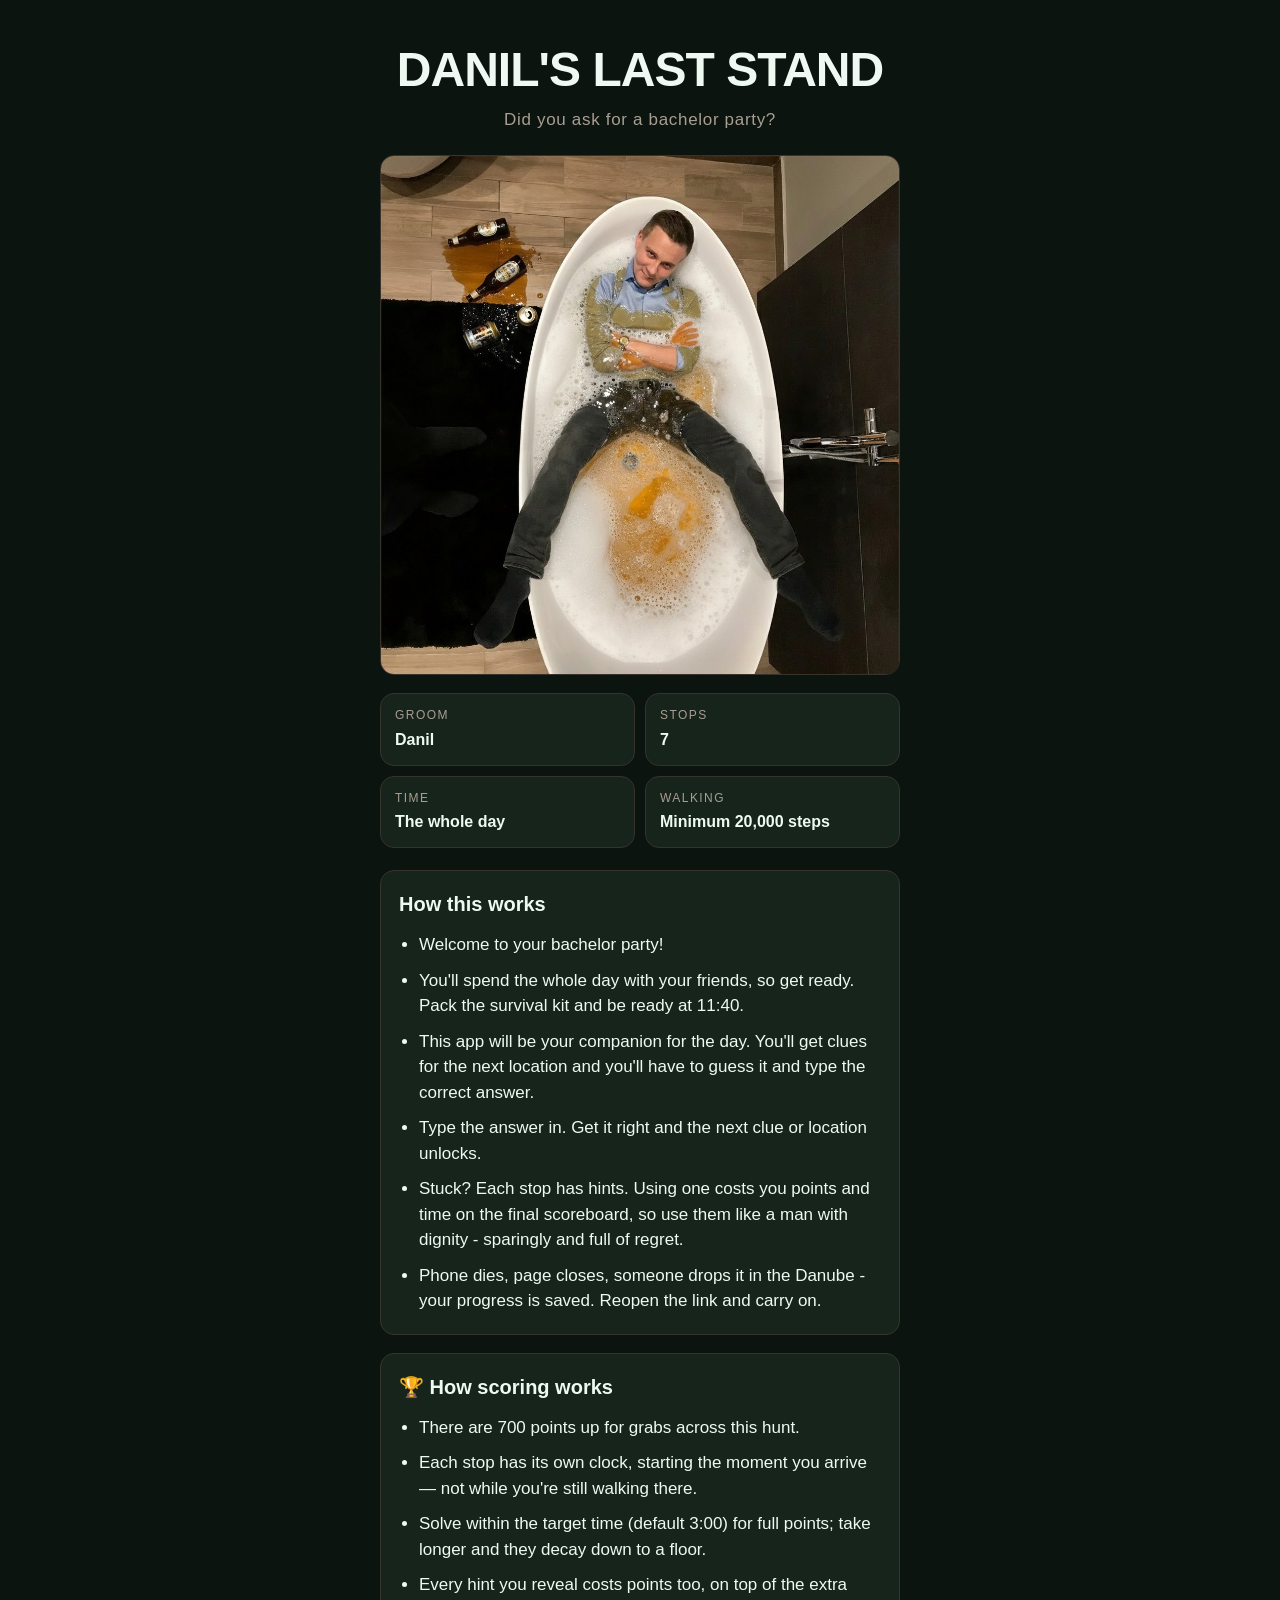
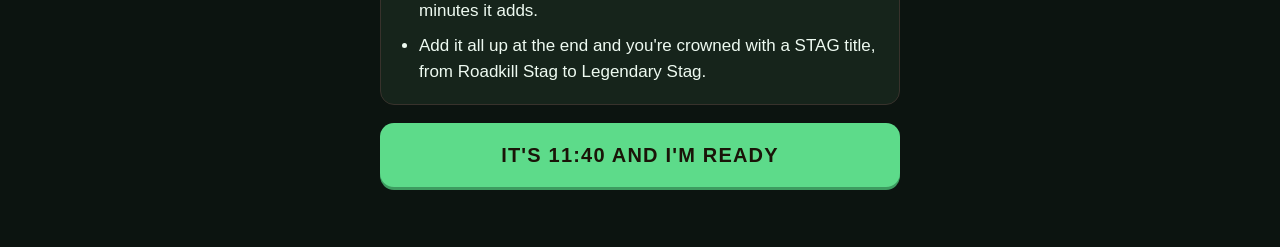
==== index.html @ 2d40075d "Add a "picker" task type — choose-your-path branching New stop type: players tap one of several labe" ====
<!DOCTYPE html>
<html lang="en">
<head>
<meta charset="utf-8">
<meta name="viewport" content="width=device-width, initial-scale=1, viewport-fit=cover, maximum-scale=5">
<meta name="theme-color" content="#12100e">
<meta name="apple-mobile-web-app-capable" content="yes">
<meta name="apple-mobile-web-app-status-bar-style" content="black-translucent">
<meta name="description" content="A scavenger hunt through central Budapest.">
<title>Danil's Last Stand — Budapest</title>
<link rel="stylesheet" href="styles.css">
<link rel="icon" href="data:image/svg+xml,<svg xmlns='http://www.w3.org/2000/svg' viewBox='0 0 100 100'><text y='.9em' font-size='90'>🍺</text></svg>">
</head>
<body>

<!-- Shown only when opened as index.html?preview=1 from the editor. -->
<div class="preview-banner" id="previewBanner" hidden>
  👁 PREVIEW — showing unsaved editor draft. Progress here is kept separate from the real game.
</div>

<!-- ══════════════════════════════════════════════════════════════════════
     HEADER — progress. Hidden on the start screen.

     The overall wall-clock timer still runs (app.js keeps computing it for
     the finish screen's "on the clock" stat and penalty maths) — it's just
     not shown up here any more now that each stop has its own visible timer
     on the puzzle screen. #hudTimer is kept in the DOM (rather than deleted)
     so paintTimer() has somewhere harmless to write; `hidden` is enough.
     ══════════════════════════════════════════════════════════════════ -->
<header id="hud" class="hud" hidden>
  <div class="hud-row">
    <div class="hud-progress" id="hudProgress">Stop 1 of 9</div>
    <div class="hud-right">
      <div class="hud-timer" id="hudTimer" aria-live="off" hidden>0:00</div>
      <button class="hud-reset" id="btnHudReset" type="button" title="Start over" aria-label="Start over">⟲</button>
    </div>
  </div>
  <div class="hud-bar"><div class="hud-bar-fill" id="hudBarFill"></div></div>
</header>

<main id="main">

  <!-- ════════════════════════════════════════════════════════════════
       SCREEN: START
       ═════════════════════════════════════════════════════════════ -->
  <section class="screen" id="screen-start">
    <div class="hero">
      <div class="hero-kicker" id="startKicker">Budapest · District V → VII</div>
      <h1 class="hero-title" id="startTitle">DANIL'S LAST STAND</h1>
      <div class="hero-sub" id="startSubtitle">A Budapest Scavenger Hunt</div>
    </div>

    <figure class="stop-figure" id="startFigure" hidden>
      <img id="startImage" alt="">
      <figcaption id="startCaption"></figcaption>
    </figure>

    <div class="facts">
      <div class="fact"><span class="fact-label">Groom</span><span class="fact-value" id="factGroom">—</span></div>
      <div class="fact"><span class="fact-label">Stops</span><span class="fact-value" id="factStops">—</span></div>
      <div class="fact"><span class="fact-label">Time</span><span class="fact-value" id="factDuration">—</span></div>
      <div class="fact"><span class="fact-label">Walking</span><span class="fact-value" id="factDistance">—</span></div>
    </div>

    <div class="card">
      <h2 class="card-title" id="howToTitle">How this works</h2>
      <ul class="howto" id="howToList"></ul>
      <p class="hint-cost-note" id="hintCostNote"></p>
    </div>

    <!-- The points/STAG system, kept separate from the core-loop card above.
         Set config.labels.scoringExplainerTitle to "" to hide this entirely. -->
    <div class="card" id="scoringExplainerCard">
      <h2 class="card-title" id="scoringExplainerTitle">🏆 How scoring works</h2>
      <ul class="howto" id="scoringExplainerList"></ul>
    </div>

    <button class="btn btn-primary btn-huge" id="btnStart">START THE HUNT</button>
    <p class="footnote" id="startFootnote"></p>
  </section>

  <!-- ════════════════════════════════════════════════════════════════
       SCREEN: TRAVEL CLUE
       ═════════════════════════════════════════════════════════════ -->
  <section class="screen" id="screen-travel" hidden>
    <div class="stop-head">
      <div class="stop-num" id="travelStopNum">STOP 1</div>
      <div class="stop-teaser" id="travelTeaser"></div>
    </div>
    <div class="card card-clue">
      <div class="card-eyebrow" id="travelEyebrow">🧭 Travel clue</div>
      <div class="prose" id="travelClue"></div>
    </div>
    <figure class="stop-figure" id="travelFigure" hidden>
      <img id="travelImage" alt="Photo for this clue">
      <figcaption id="travelCaption"></figcaption>
    </figure>
    <button class="btn btn-primary btn-huge" id="btnArrived">WE'RE HERE →</button>
    <p class="footnote" id="travelFootnote"></p>
  </section>

  <!-- ════════════════════════════════════════════════════════════════
       SCREEN: PUZZLE + ANSWER
       ═════════════════════════════════════════════════════════════ -->
  <section class="screen" id="screen-puzzle" hidden>
    <div class="stop-head">
      <div class="stop-num" id="puzzleStopNum">STOP 1</div>
      <div class="stop-teaser" id="puzzleName"></div>
    </div>

    <p class="arrival-note" id="arrivalNote"></p>

    <!-- This stop's own clock (left) and a live points readout (right).
         Each has its own visibility rule — shouldShowTimer() vs
         isScoredStop() — since a stop can have either without the other. -->
    <div class="task-timer-row">
      <div class="task-timer" id="taskTimer" hidden>
        <span id="taskTimerValue">0:00</span>
        <span class="task-timer-target" id="taskTimerTarget"></span>
      </div>
      <div class="task-points" id="taskPoints" hidden></div>
    </div>

    <div class="badge badge-warn" id="placeholderBadge" hidden></div>

    <div class="card">
      <div class="card-eyebrow" id="puzzleEyebrow">🧩 The puzzle</div>
      <div class="prose" id="puzzleText"></div>
    </div>

    <figure class="stop-figure" id="puzzleFigure" hidden>
      <img id="puzzleImage" alt="Photo for this puzzle">
      <figcaption id="puzzleCaption"></figcaption>
    </figure>

    <!-- Optional "take a photo" control — see wantsPhotoCapture() in app.js.
         On by default for "dare" stops, off otherwise, either way overridable
         per stop. Purely local: the shot is saved to the phone's camera roll
         by the OS as normal, and a small copy is kept in this browser only
         (never uploaded) so the group can see it again before finishing. -->
    <div class="photo-capture" id="photoCapture" hidden>
      <div class="answer-label" id="photoCaptureLabel">📸 Photo proof</div>
      <div class="photo-capture-box" id="photoCaptureEmpty">
        <button class="btn btn-ghost btn-photo" id="btnTakePhoto" type="button">📸 Take a photo</button>
      </div>
      <figure class="photo-capture-preview" id="photoCapturePreview" hidden>
        <img id="photoCaptureImg" alt="Photo taken for this stop">
        <!-- The ONLY way to get this into the iOS Photos app. A photo taken
             through <input type=file capture> is handed to the page and then
             dropped by Safari — it is never written to the camera roll on its
             own, and no web API can do that silently. navigator.share() opens
             the native share sheet, where "Save Image" files it into Photos. -->
        <button class="btn btn-primary btn-small" id="btnSavePhoto" type="button">⬇️ Save to my Photos</button>
        <button class="btn btn-ghost btn-small" id="btnRetakePhoto" type="button">↺ Retake</button>
      </figure>
      <!-- Second, permission-free route to attaching a photo: a plain file
           input with no `capture` attribute, which iOS/Android hand off to
           their ordinary photo picker. Useful if the group would rather
           shoot in the real Camera app (which DOES save to the camera roll)
           and then attach it here. -->
      <button class="btn btn-ghost btn-small btn-photo-fallback" id="btnPickPhoto" type="button">
        Or choose one from your photos
      </button>
      <input type="file" id="photoCaptureInput" class="file-input-hidden" accept="image/*" capture="environment">
      <input type="file" id="photoPickInput" class="file-input-hidden" accept="image/*">
      <p class="footnote" id="photoCaptureNote"></p>
    </div>

    <!-- ONE of the three below is shown, depending on the stop's `type`. -->

    <!-- type: "text" -->
    <form id="answerForm" autocomplete="off" hidden>
      <label class="answer-label" for="answerInput" id="answerLabel">Your answer</label>
      <input
        class="answer-input"
        id="answerInput"
        type="text"
        inputmode="text"
        autocapitalize="off"
        autocorrect="off"
        spellcheck="false"
        enterkeyhint="go"
        placeholder="Type it here…">
      <button class="btn btn-primary btn-huge" type="submit" id="btnSubmit">SUBMIT</button>
    </form>

    <!-- type: "choice" -->
    <div id="choiceZone" class="choice-zone" hidden>
      <div class="answer-label" id="choiceLabel">Pick one</div>
      <div id="choiceButtons"></div>
    </div>

    <!-- type: "dare" / "info" — nothing to answer, just confirm and move on -->
    <button class="btn btn-primary btn-huge" id="btnConfirmDone" hidden></button>

    <!-- type: "picker" — tap one option to jump straight to that stop by id;
         no answer to get right, no hints, nothing else to skip. -->
    <div id="pickerZone" class="picker-zone" hidden>
      <div class="answer-label" id="pickerLabel">Choose one</div>
      <div id="pickerButtons"></div>
    </div>

    <!-- Explains why the proceed control above is greyed out, when a stop
         requires photo proof and none has been attached yet. -->
    <p class="photo-gate-note" id="photoGateNote" hidden></p>

    <p class="feedback" id="feedback" role="status" aria-live="polite"></p>

    <label class="answer-label" id="hintZoneLabel" hidden>Hints</label>
    <div id="hintZone" class="hint-zone"></div>

    <button class="btn btn-danger-ghost" id="btnSkip" hidden></button>

    <button class="btn btn-ghost btn-small" id="btnBackToClue">← re-read the travel clue</button>
  </section>

  <!-- ════════════════════════════════════════════════════════════════
       SCREEN: SOLVED (interstitial)
       ═════════════════════════════════════════════════════════════ -->
  <section class="screen screen-center" id="screen-solved" hidden>
    <div class="big-tick" id="solvedTick">✅</div>
    <h2 class="solved-title" id="solvedTitle">Correct.</h2>
    <div class="points-badge" id="solvedPoints" hidden></div>
    <div class="card card-success" id="solvedCard">
      <div class="prose" id="solvedMessage"></div>
    </div>
    <figure class="stop-figure" id="successFigure" hidden>
      <img id="successImage" alt="">
      <figcaption id="successCaption"></figcaption>
    </figure>
    <button class="btn btn-primary btn-huge" id="btnNext">NEXT CLUE →</button>
  </section>

  <!-- ════════════════════════════════════════════════════════════════
       SCREEN: FINAL SELFIE
       Appears once, after the last stop, before the finish screen — only
       when config.finalSelfie is set up (see isFinalSelfieEnabled in
       app.js). Deliberately NOT a stop: no travel clue, no timer, no
       scoring, not counted in "Stop N of M". Reuses the same photo
       pipeline as a stop's photo-capture block (downscalePhoto/photos/
       saveToPhotos), just under its own element ids and its own reserved
       photos[] key ("__finalSelfie") so it can never collide with a real
       stop id. See paintSelfieScreen() / goSelfie() in app.js.
       ═════════════════════════════════════════════════════════════ -->
  <section class="screen screen-center" id="screen-selfie" hidden>
    <div class="big-tick">🤳</div>
    <h2 class="solved-title" id="selfieTitle">One last thing</h2>
    <div class="card">
      <div class="prose" id="selfiePrompt"></div>
    </div>

    <div class="photo-capture" id="selfiePhotoCapture">
      <div class="answer-label" id="selfiePhotoCaptureLabel">📸 Group selfie</div>
      <div class="photo-capture-box" id="selfiePhotoCaptureEmpty">
        <button class="btn btn-ghost btn-photo" id="btnTakeSelfie" type="button">📸 Take a photo</button>
      </div>
      <figure class="photo-capture-preview" id="selfiePhotoCapturePreview" hidden>
        <img id="selfiePhotoCaptureImg" alt="The group's final selfie">
        <button class="btn btn-primary btn-small" id="btnSaveSelfie" type="button">⬇️ Save to my Photos</button>
        <button class="btn btn-ghost btn-small" id="btnRetakeSelfie" type="button">↺ Retake</button>
      </figure>
      <button class="btn btn-ghost btn-small btn-photo-fallback" id="btnPickSelfie" type="button">
        Or choose one from your photos
      </button>
      <input type="file" id="selfiePhotoCaptureInput" class="file-input-hidden" accept="image/*" capture="environment">
      <input type="file" id="selfiePhotoPickInput" class="file-input-hidden" accept="image/*">
      <p class="footnote" id="selfiePhotoCaptureNote"></p>
    </div>

    <p class="photo-gate-note" id="selfieGateNote" hidden></p>

    <button class="btn btn-primary btn-huge" id="btnSelfieContinue">CONTINUE TO RESULTS →</button>
  </section>

  <!-- ════════════════════════════════════════════════════════════════
       SCREEN: FINISH
       ═════════════════════════════════════════════════════════════ -->
  <section class="screen" id="screen-finish" hidden>
    <div class="hero hero-finish">
      <div class="hero-kicker" id="finishKicker">🇭🇺 · Done · 🇭🇺</div>
      <h1 class="hero-title" id="finishTitle">HUNT COMPLETE 🏆</h1>
    </div>

    <figure class="stop-figure" id="finishFigure" hidden>
      <img id="finishImage" alt="">
      <figcaption id="finishCaption"></figcaption>
    </figure>

    <!-- Only shown when config.scoring is set up — see admin.html → Scoring. -->
    <div class="stag-card" id="stagCard" hidden>
      <div class="stag-kicker" id="stagKicker">🦌 STAG SCORE</div>
      <div class="stag-level" id="stagLevelName"></div>
      <div class="stag-points" id="stagPointsValue"></div>
      <div class="stag-bar"><div class="stag-bar-fill" id="stagBarFill"></div></div>
      <p class="stag-blurb" id="stagBlurb"></p>
    </div>

    <!-- The final selfie, paired with the earliest photo taken during the
         hunt. Only shown when a final selfie was actually taken; pairs with
         the first stop (in play order) that has a photo, or stands alone if
         no earlier photo exists. See paintThenNow() in app.js. -->
    <div class="then-now-card" id="thenNowCard" hidden>
      <div class="card-eyebrow" id="thenNowTitle">🤳 Then &amp; Now</div>
      <div class="then-now-grid" id="thenNowGrid"></div>
    </div>

    <div class="scoreboard">
      <div class="score score-hero">
        <span class="score-label">Final time</span>
        <span class="score-value" id="scoreFinal">—</span>
      </div>
      <div class="score-grid">
        <div class="score"><span class="score-label">On the clock</span><span class="score-value" id="scoreRaw">—</span></div>
        <div class="score"><span class="score-label">Penalties</span><span class="score-value" id="scorePenalty">—</span></div>
        <div class="score"><span class="score-label">Stops solved</span><span class="score-value" id="scoreStops">—</span></div>
        <div class="score"><span class="score-label">Hints burned</span><span class="score-value" id="scoreHints">—</span></div>
        <div class="score"><span class="score-label">Wrong guesses</span><span class="score-value" id="scoreWrong">—</span></div>
        <div class="score"><span class="score-label">Stops skipped</span><span class="score-value" id="scoreSkipped">—</span></div>
      </div>
    </div>

    <div class="card">
      <div class="prose" id="finishBlurb"></div>
    </div>

    <details class="recap">
      <summary id="recapSummary">The full route, in case anyone wants to argue about it</summary>
      <ol class="recap-list" id="recapList"></ol>
    </details>

    <button class="btn btn-ghost btn-small" id="btnReset">Reset the hunt (start over)</button>
  </section>

</main>

<!-- Tap any photo to blow it up (useful for spot-the-difference puzzles). -->
<div class="lightbox" id="lightbox" hidden>
  <img id="lightboxImage" alt="">
  <button class="lightbox-close" id="lightboxClose" type="button" aria-label="Close">✕</button>
</div>

<script src="content.js"></script>
<script src="app.js"></script>
</body>
</html>
---- styles.css ----
/* ============================================================================
 * styles.css — mobile-first, high contrast, outdoor-legible.
 *
 * Design targets:
 *  - readable in bright daylight AND at 1am in a dark ruin bar
 *  - every tap target >= 56px tall
 *  - base body text 18px, puzzle text 19px (bigger than typical web)
 *  - inputs at 17px+ so iOS Safari doesn't zoom the page on focus
 *  - portrait first; landscape just centres a max-width column
 * ========================================================================== */

:root {
  --bg:        #12100e;
  --bg-raised: #1d1a17;
  --bg-input:  #26221e;
  --line:      #38322c;

  --text:      #f6f1e8;
  --text-dim:  #a89e91;

  --gold:      #f0b323;   /* primary action */
  --gold-dark: #b8851a;
  --green:     #4ec36f;
  --red:       #ff6b5e;
  --amber:     #ffb547;

  --radius: 14px;
  --tap: 58px;

  --pad-x: 20px;
}

* { box-sizing: border-box; }

/* The app hides screens and conditional buttons with the `hidden` attribute.
 * Several of those elements also carry classes that set `display` (.btn is
 * display:block), which beats the UA stylesheet's `[hidden] { display:none }`.
 * This rule makes `hidden` actually mean hidden. Don't remove it. */
[hidden] { display: none !important; }

html, body {
  margin: 0;
  padding: 0;
  background: var(--bg);
  color: var(--text);
  -webkit-text-size-adjust: 100%;
  overscroll-behavior-y: contain;
}

body {
  font-family: -apple-system, BlinkMacSystemFont, "Segoe UI", Roboto,
               "Helvetica Neue", Arial, sans-serif;
  font-size: 18px;
  line-height: 1.55;
  min-height: 100dvh;
}

/* Kill the iOS tap-highlight flash, we do our own :active states */
button, input { -webkit-tap-highlight-color: transparent; }

/* ─────────────────────────────────────────────────────────────── layout ── */

#main {
  max-width: 560px;
  margin: 0 auto;
  padding: 20px var(--pad-x) calc(48px + env(safe-area-inset-bottom));
}

.screen { animation: fade .22s ease-out; }
.screen-center { text-align: center; }

@keyframes fade { from { opacity: 0; transform: translateY(6px); } to { opacity: 1; transform: none; } }

/* ──────────────────────────────────────────────────────────────── HUD ── */

.hud {
  position: sticky;
  top: 0;
  z-index: 20;
  background: rgba(18,16,14,.94);
  backdrop-filter: blur(10px);
  -webkit-backdrop-filter: blur(10px);
  border-bottom: 1px solid var(--line);
  padding-top: env(safe-area-inset-top);
}

.hud-row {
  max-width: 560px;
  margin: 0 auto;
  padding: 12px var(--pad-x) 10px;
  display: flex;
  align-items: baseline;
  justify-content: space-between;
  gap: 12px;
}

.hud-progress {
  font-size: 15px;
  font-weight: 700;
  letter-spacing: .06em;
  text-transform: uppercase;
  color: var(--text-dim);
}

.hud-right { display: flex; align-items: center; gap: 10px; }

.hud-timer {
  font-size: 22px;
  font-weight: 800;
  font-variant-numeric: tabular-nums;
  letter-spacing: .02em;
  color: var(--gold);
}

/* Deliberately small and unlabelled — it's an escape hatch, not a feature. */
.hud-reset {
  width: 34px;
  height: 34px;
  border-radius: 50%;
  border: 1px solid var(--line);
  background: transparent;
  color: var(--text-dim);
  font-size: 17px;
  line-height: 1;
  padding: 0;
  cursor: pointer;
}
.hud-reset:active { background: var(--bg-raised); }

.hud-bar { height: 3px; background: var(--line); }
.hud-bar-fill {
  height: 100%;
  width: 0%;
  background: var(--gold);
  transition: width .35s ease;
}

/* ───────────────────────────────────────────────────────────────── hero ── */

.hero { text-align: center; padding: 26px 0 22px; }
.hero-finish { padding-top: 12px; }

.hero-kicker {
  font-size: 13px;
  font-weight: 700;
  letter-spacing: .18em;
  text-transform: uppercase;
  color: var(--gold);
  margin-bottom: 14px;
}

.hero-title {
  margin: 0;
  font-size: clamp(34px, 11vw, 48px);
  line-height: 1.02;
  font-weight: 900;
  letter-spacing: -.02em;
  text-wrap: balance;
}

.hero-sub {
  margin-top: 12px;
  font-size: 17px;
  color: var(--text-dim);
  letter-spacing: .04em;
}

/* ──────────────────────────────────────────────────────────────── facts ── */

.facts {
  display: grid;
  grid-template-columns: 1fr 1fr;
  gap: 10px;
  margin: 6px 0 22px;
}

.fact {
  background: var(--bg-raised);
  border: 1px solid var(--line);
  border-radius: var(--radius);
  padding: 12px 14px;
  display: flex;
  flex-direction: column;
  gap: 3px;
}

.fact-label {
  font-size: 12px;
  letter-spacing: .12em;
  text-transform: uppercase;
  color: var(--text-dim);
}

.fact-value { font-size: 16px; font-weight: 700; }

/* ───────────────────────────────────────────────────────────────── card ── */

.card {
  background: var(--bg-raised);
  border: 1px solid var(--line);
  border-radius: var(--radius);
  padding: 18px 18px 20px;
  margin-bottom: 18px;
}

.card-clue  { border-color: #4a3f2c; background: #1f1a12; }
.card-success { border-color: #2f4d38; background: #16251b; }

.card-eyebrow {
  font-size: 12px;
  font-weight: 800;
  letter-spacing: .16em;
  text-transform: uppercase;
  color: var(--gold);
  margin-bottom: 12px;
}

.card-title { margin: 0 0 12px; font-size: 20px; font-weight: 800; }

/* Puzzle / clue body text — deliberately large. */
.prose {
  font-size: 19px;
  line-height: 1.6;
  white-space: pre-wrap;   /* keeps the \n\n paragraph breaks from content.js */
  word-break: break-word;
}

.prose + .prose { margin-top: 14px; }

.howto {
  margin: 0;
  padding-left: 20px;
  font-size: 17px;
  line-height: 1.5;
}
.howto li { margin-bottom: 10px; }
.howto li:last-child { margin-bottom: 0; }

.hint-cost-note {
  margin: 14px 0 0;
  padding-top: 14px;
  border-top: 1px solid var(--line);
  font-size: 15px;
  color: var(--text-dim);
}

/* ───────────────────────────────────────────────────────── stop photos ── */

.stop-figure {
  margin: 0 0 18px;
  padding: 0;
}

.stop-figure img {
  display: block;
  width: 100%;
  height: auto;
  max-height: 60vh;
  object-fit: contain;
  border-radius: var(--radius);
  border: 1px solid var(--line);
  background: #000;
  cursor: zoom-in;
}

.stop-figure figcaption {
  margin-top: 8px;
  font-size: 15px;
  color: var(--text-dim);
  text-align: center;
  font-style: italic;
}

.lightbox {
  position: fixed;
  inset: 0;
  z-index: 100;
  background: rgba(0,0,0,.95);
  display: flex;
  align-items: center;
  justify-content: center;
  padding: 12px;
}
.lightbox img {
  max-width: 100%;
  max-height: 100%;
  object-fit: contain;
}
.lightbox-close {
  position: absolute;
  top: calc(12px + env(safe-area-inset-top));
  right: 12px;
  width: 48px;
  height: 48px;
  border-radius: 50%;
  border: 1px solid var(--line);
  background: rgba(20,18,16,.9);
  color: var(--text);
  font-size: 20px;
  cursor: pointer;
}

/* ─────────────────────────────────────────────────────── preview banner ── */

.preview-banner {
  position: sticky;
  top: 0;
  z-index: 30;
  background: #4a3a8f;
  color: #fff;
  font-size: 13px;
  font-weight: 700;
  text-align: center;
  padding: calc(8px + env(safe-area-inset-top)) 14px 8px;
  line-height: 1.4;
}

/* ───────────────────────────────────────────────────────────── stop head ── */

.stop-head { margin: 4px 0 18px; }

.stop-num {
  font-size: 13px;
  font-weight: 800;
  letter-spacing: .18em;
  text-transform: uppercase;
  color: var(--gold);
}

.stop-teaser {
  margin-top: 4px;
  font-size: 22px;
  font-weight: 800;
  line-height: 1.2;
  letter-spacing: -.01em;
}

.arrival-note {
  margin: -6px 0 16px;
  font-size: 16px;
  font-style: italic;
  color: var(--text-dim);
}

/* ─────────────────────────────────────────────────────────── task timer ── */

.task-timer-row {
  display: flex;
  align-items: center;
  justify-content: space-between;
  gap: 10px;
  margin: -4px 0 16px;
}

.task-timer {
  display: flex;
  align-items: baseline;
  gap: 10px;
  font-variant-numeric: tabular-nums;
}

.task-timer::before {
  content: "⏱";
  font-size: 15px;
}

#taskTimerValue {
  font-size: 20px;
  font-weight: 800;
  color: var(--gold);
}

.task-timer-target {
  font-size: 13px;
  font-weight: 600;
  color: var(--text-dim);
}

/* Past the target time: still fine, but the clock is now visibly ticking
 * against them. Past the decay window: it's bottomed out at the floor. */
.task-timer.task-timer-warn #taskTimerValue { color: var(--amber); }
.task-timer.task-timer-bad #taskTimerValue { color: var(--red); }

/* Live points readout — a running preview of "if you solved it right now,
 * this is what you'd get", so hint/time penalties are visible as they
 * happen instead of being a surprise on the solved screen. Same warn/bad
 * colour thresholds as the timer, driven by the same elapsed time, so the
 * two chips always agree about how much trouble you're in. */
.task-points {
  flex-shrink: 0;
  padding: 5px 12px;
  border: 1px solid var(--line);
  border-radius: 20px;
  font-size: 15px;
  font-weight: 800;
  font-variant-numeric: tabular-nums;
  color: var(--gold);
  background: var(--bg-raised);
  white-space: nowrap;
}
.task-points.task-points-warn { color: var(--amber); border-color: #6b5117; }
.task-points.task-points-bad  { color: var(--red);   border-color: #5c2f2b; }

/* ────────────────────────────────────────────────────────── photo capture ── */

.photo-capture {
  border: 1px dashed var(--line);
  border-radius: var(--radius);
  padding: 16px;
  margin-bottom: 22px;
}

.photo-capture-box { text-align: center; }

.btn-photo {
  display: inline-block;
  width: auto;
  min-width: 220px;
  margin-bottom: 0;
}

.btn-photo-fallback {
  display: block;
  width: auto;
  margin: 10px auto 0;
  border: none;
  background: transparent;
  color: var(--text-dim);
  font-size: 13px;
  font-weight: 600;
  text-decoration: underline;
  min-height: auto;
  padding: 8px;
}

.photo-capture-preview {
  margin: 0;
  text-align: center;
}

.photo-capture-preview img {
  display: block;
  width: 100%;
  max-height: 50vh;
  object-fit: contain;
  border-radius: 10px;
  border: 1px solid var(--line);
  background: #000;
  cursor: zoom-in;
  margin-bottom: 12px;
}

.photo-capture .footnote {
  margin: 12px 0 0;
  text-align: center;
}

/* Hides the two file inputs WITHOUT display:none. iOS Safari has a known
 * quirk where a synthetic .click() on a display:none <input type=file> can
 * silently fail to open the native camera/photo picker at all — no error,
 * no sheet, nothing happens. This keeps the element genuinely in the layout
 * (0x0, clipped, transparent) so WebKit still honours the click. Do not
 * switch these back to the `hidden` attribute. */
.file-input-hidden {
  position: absolute;
  width: 1px;
  height: 1px;
  padding: 0;
  margin: -1px;
  overflow: hidden;
  clip: rect(0, 0, 0, 0);
  white-space: nowrap;
  border: 0;
  opacity: 0;
}

/* ──────────────────────────────────────────────────────────── then & now ── */

.then-now-card {
  background: var(--bg-raised);
  border: 1px solid var(--line);
  border-radius: var(--radius);
  padding: 18px;
  margin-bottom: 20px;
}

.then-now-grid {
  display: grid;
  grid-template-columns: 1fr 1fr;
  gap: 10px;
  margin-top: 14px;
}
/* A lone image (no earlier stop photo to pair with) shouldn't stretch to
 * fill a whole grid column's width — cap and centre it instead. */
.then-now-grid:has(> :only-child) {
  grid-template-columns: minmax(0, 220px);
  justify-content: center;
}

.then-now-grid figure { margin: 0; }

.then-now-grid img {
  width: 100%;
  aspect-ratio: 1;
  object-fit: cover;
  border-radius: 8px;
  border: 1px solid var(--line);
  cursor: zoom-in;
}

.then-now-grid figcaption {
  margin-top: 6px;
  font-size: 13px;
  color: var(--text-dim);
  text-align: center;
}

/* ────────────────────────────────────────────────────────── points badge ── */

.points-badge {
  display: inline-block;
  margin: 0 auto 18px;
  padding: 8px 18px;
  border-radius: 30px;
  font-weight: 800;
  font-size: 16px;
  background: #1a2a1c;
  border: 1px solid #2f4d38;
  color: var(--green);
}

.points-badge-full {
  background: #241c0c;
  border-color: var(--gold-dark);
  color: var(--gold);
}

.points-badge-skipped {
  background: #2a1917;
  border-color: #5c2f2b;
  color: var(--red);
}

/* ──────────────────────────────────────────────────────────────── badge ── */

.badge {
  border-radius: 12px;
  padding: 12px 14px;
  font-size: 15px;
  line-height: 1.4;
  margin-bottom: 16px;
}

.badge-warn {
  background: #2e2312;
  border: 1px solid #6b5117;
  color: var(--amber);
}

/* ──────────────────────────────────────────────────────────────── hints ── */

.hint-zone { margin-bottom: 22px; display: flex; flex-direction: column; gap: 10px; }

.hint-btn {
  width: 100%;
  min-height: var(--tap);
  background: transparent;
  border: 1px dashed var(--line);
  border-radius: var(--radius);
  color: var(--text-dim);
  font-size: 16px;
  font-weight: 700;
  font-family: inherit;
  padding: 14px;
  cursor: pointer;
}
.hint-btn:active { background: var(--bg-raised); }

/* Hints beyond the next one in line — visible so the group knows more exist,
 * but not revealable until every earlier hint has been opened. */
.hint-btn-locked {
  opacity: .4;
  cursor: not-allowed;
  filter: grayscale(60%);
}
.hint-btn-locked:active { background: transparent; }

.hint-revealed {
  background: #241f14;
  border: 1px solid #4a3f2c;
  border-radius: var(--radius);
  padding: 14px 16px;
  font-size: 17px;
  line-height: 1.5;
}
.hint-revealed .hint-tag {
  display: block;
  font-size: 12px;
  font-weight: 800;
  letter-spacing: .14em;
  text-transform: uppercase;
  color: var(--amber);
  margin-bottom: 6px;
}

/* ─────────────────────────────────────────────────────────────── answer ── */

.answer-label {
  display: block;
  font-size: 13px;
  font-weight: 800;
  letter-spacing: .14em;
  text-transform: uppercase;
  color: var(--text-dim);
  margin-bottom: 8px;
}

.answer-input {
  width: 100%;
  min-height: var(--tap);
  background: var(--bg-input);
  border: 2px solid var(--line);
  border-radius: var(--radius);
  color: var(--text);
  font-family: inherit;
  font-size: 20px;           /* >=17px so iOS doesn't zoom on focus */
  font-weight: 600;
  padding: 14px 16px;
  margin-bottom: 14px;
}
.answer-input::placeholder { color: #6d6459; font-weight: 400; }
.answer-input:focus { outline: none; border-color: var(--gold); }
.answer-input.shake { animation: shake .32s; border-color: var(--red); }

@keyframes shake {
  0%,100% { transform: translateX(0); }
  20% { transform: translateX(-7px); }
  40% { transform: translateX(7px); }
  60% { transform: translateX(-4px); }
  80% { transform: translateX(4px); }
}

.feedback {
  min-height: 26px;
  margin: 0 0 18px;
  font-size: 17px;
  font-weight: 600;
  text-align: center;
}
.feedback.bad  { color: var(--red); }
.feedback.good { color: var(--green); }

/* ─────────────────────────────────────────────────────────────── buttons ── */

.btn {
  display: block;
  width: 100%;
  min-height: var(--tap);
  border: none;
  border-radius: var(--radius);
  font-family: inherit;
  font-size: 18px;
  font-weight: 800;
  letter-spacing: .04em;
  padding: 16px;
  cursor: pointer;
  margin-bottom: 12px;
}

.btn-huge { min-height: 64px; font-size: 20px; letter-spacing: .06em; }

.btn-primary {
  background: var(--gold);
  color: #1a1408;
  box-shadow: 0 3px 0 var(--gold-dark);
}
.btn-primary:active { transform: translateY(3px); box-shadow: none; }

.btn-ghost {
  background: transparent;
  border: 1px solid var(--line);
  color: var(--text-dim);
}
.btn-ghost:active { background: var(--bg-raised); }

.btn-danger-ghost {
  background: transparent;
  border: 1px solid #5c2f2b;
  color: var(--red);
  font-size: 16px;
}
.btn-danger-ghost:active { background: #2a1917; }

.btn-small { min-height: 48px; font-size: 15px; font-weight: 600; letter-spacing: 0; }

/* ─────────────────────────────────────────────────── multiple choice ── */

.choice-zone { margin-bottom: 18px; }
.choice-zone .answer-label { margin-bottom: 10px; }

.btn-choice {
  background: var(--bg-input);
  border: 2px solid var(--line);
  color: var(--text);
  text-align: left;
  font-size: 18px;
  font-weight: 700;
  letter-spacing: 0;
  min-height: 62px;
  white-space: normal;   /* long options wrap instead of overflowing */
}
.btn-choice:active { background: var(--bg-raised); border-color: var(--gold); }
.btn-choice.shake { animation: shake .32s; border-color: var(--red); }

/* ────────────────────────────────────────────────── picker (branch) ── */

.picker-zone { margin-bottom: 18px; }
.picker-zone .answer-label { margin-bottom: 10px; }

.btn-picker {
  display: flex;
  flex-direction: column;
  align-items: flex-start;
  gap: 4px;
  background: var(--bg-input);
  border: 2px solid var(--line);
  text-align: left;
  min-height: 62px;
  white-space: normal;
  position: relative;
  overflow: hidden;
}
.btn-picker:active { background: var(--bg-raised); border-color: var(--gold); }

.picker-option-label {
  font-size: 18px;
  font-weight: 800;
  letter-spacing: 0;
  color: var(--picker-color, var(--text));
}
.picker-option-desc {
  font-size: 14px;
  font-weight: 500;
  letter-spacing: 0;
  color: var(--text-dim);
}

/* Optional per-option "draw the eye here" shimmer — subtle, not flashy. */
@keyframes picker-shimmer {
  0%   { background-position: -150% 0; }
  100% { background-position: 250% 0; }
}
.btn-picker-animated {
  border-color: var(--picker-color, var(--gold));
  background-image: linear-gradient(100deg,
    transparent 30%, rgba(255, 255, 255, .16) 50%, transparent 70%);
  background-size: 250% 100%;
  animation: picker-shimmer 2.6s ease-in-out infinite;
}

/* ──────────────────────────────────────────── locked-until-photo state ── */

/* Applied to whichever "move on" control a stop uses, while it still needs
 * photo proof. Deliberately still legible rather than near-invisible — it
 * should read as "not yet", not as "broken". */
.btn-locked,
.btn:disabled {
  opacity: .4;
  cursor: not-allowed;
  box-shadow: none;
  filter: grayscale(60%);
}
.btn-locked:active { transform: none; }

.photo-gate-note {
  margin: -4px 0 18px;
  text-align: center;
  font-size: 15px;
  font-weight: 700;
  color: var(--amber);
}

/* ────────────────────────────────────────────────────────────── solved ── */

.big-tick { font-size: 64px; line-height: 1; margin: 26px 0 12px; }
.solved-title { margin: 0 0 20px; font-size: 28px; font-weight: 900; }
#screen-solved .prose { text-align: left; }

/* ───────────────────────────────────────────────────────────── stag card ── */

.stag-card {
  background: linear-gradient(160deg, #241c0c, #1d1a17);
  border: 1px solid var(--gold-dark);
  border-radius: var(--radius);
  padding: 26px 22px;
  margin-bottom: 20px;
  text-align: center;
}

.stag-kicker {
  font-size: 12px;
  font-weight: 800;
  letter-spacing: .18em;
  text-transform: uppercase;
  color: var(--gold);
  margin-bottom: 10px;
}

.stag-level {
  font-size: 30px;
  font-weight: 900;
  letter-spacing: -.01em;
  line-height: 1.2;
  margin-bottom: 8px;
}

.stag-points {
  font-size: 17px;
  font-weight: 700;
  color: var(--text-dim);
  font-variant-numeric: tabular-nums;
  margin-bottom: 14px;
}

.stag-bar {
  height: 10px;
  border-radius: 6px;
  background: var(--bg-input);
  overflow: hidden;
  margin-bottom: 16px;
}
.stag-bar-fill {
  height: 100%;
  width: 0%;
  background: linear-gradient(90deg, var(--gold-dark), var(--gold));
  transition: width .5s ease;
}

.stag-blurb {
  margin: 0;
  font-size: 15px;
  line-height: 1.5;
  color: var(--text);
}

/* ─────────────────────────────────────────────────────────── scoreboard ── */

.scoreboard { margin-bottom: 20px; }

.score {
  background: var(--bg-raised);
  border: 1px solid var(--line);
  border-radius: var(--radius);
  padding: 14px;
  text-align: center;
}

.score-hero {
  border-color: var(--gold-dark);
  background: #241c0c;
  padding: 22px 14px;
  margin-bottom: 10px;
}
.score-hero .score-value {
  font-size: 44px;
  color: var(--gold);
  letter-spacing: -.02em;
}

.score-grid { display: grid; grid-template-columns: 1fr 1fr; gap: 10px; }

.score-label {
  display: block;
  font-size: 12px;
  letter-spacing: .12em;
  text-transform: uppercase;
  color: var(--text-dim);
  margin-bottom: 4px;
}

.score-value {
  display: block;
  font-size: 24px;
  font-weight: 900;
  font-variant-numeric: tabular-nums;
}

/* ──────────────────────────────────────────────────────────────── recap ── */

.recap {
  background: var(--bg-raised);
  border: 1px solid var(--line);
  border-radius: var(--radius);
  padding: 14px 18px;
  margin-bottom: 20px;
}
.recap summary {
  cursor: pointer;
  font-size: 16px;
  font-weight: 700;
  color: var(--text-dim);
  min-height: 30px;
}
.recap-list { margin: 14px 0 4px; padding-left: 22px; font-size: 16px; line-height: 1.6; }
.recap-list li { margin-bottom: 6px; }

/* ───────────────────────────────────────────────────────────── footnote ── */

.footnote {
  margin: 2px 0 20px;
  font-size: 14px;
  color: var(--text-dim);
  text-align: center;
}

/* ─────────────────────────────────────────── reduced motion / a11y ── */

@media (prefers-reduced-motion: reduce) {
  *, *::before, *::after { animation: none !important; transition: none !important; }
}
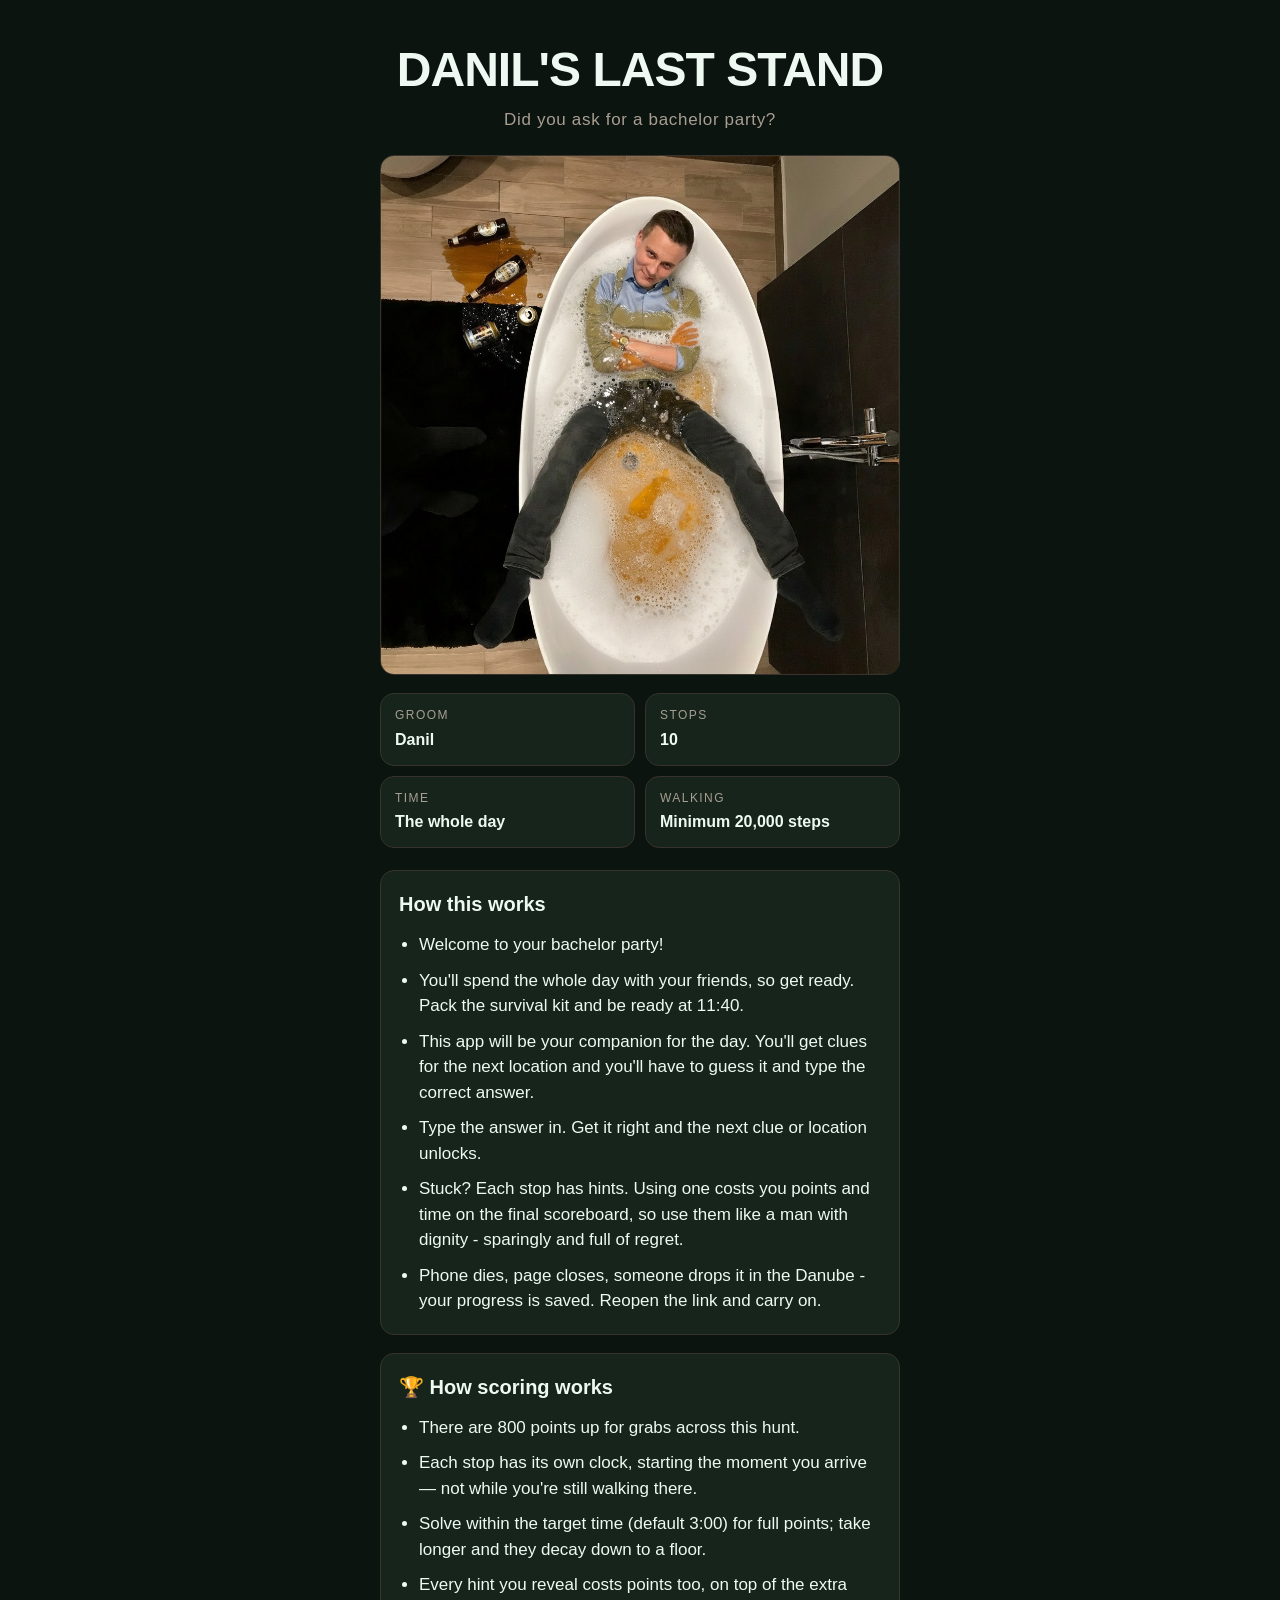
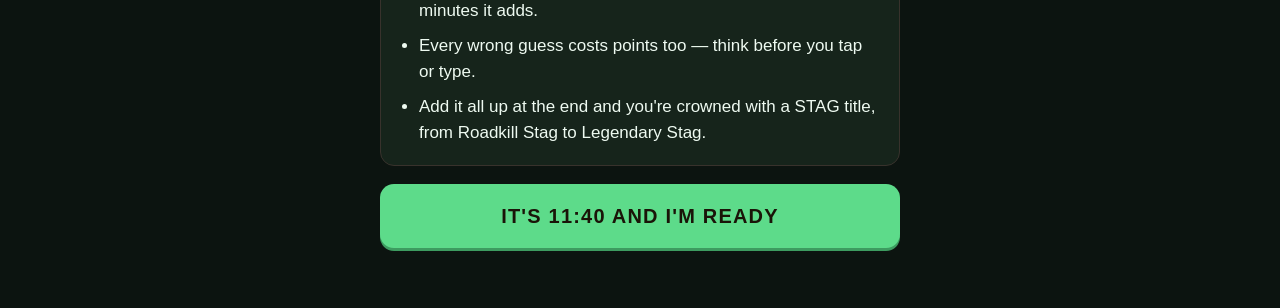
==== commit 2e89ef10: "Add a "one-try choice" task type — wrong first tap fails outright New stop type "onetry": multiple c" ====
--- a/index.html
+++ b/index.html
@@ -232,6 +232,26 @@
   </section>
 
   <!-- ════════════════════════════════════════════════════════════════
+       SCREEN: FAILED (interstitial)
+       Only reachable from a "onetry" stop's wrong first guess — see
+       submitOneTry()/goFailed() in app.js. No retry, no hints from here;
+       tapping through just moves on to the next stop like normal.
+       ═════════════════════════════════════════════════════════════ -->
+  <section class="screen screen-center" id="screen-failed" hidden>
+    <div class="big-tick" id="failedTick">💀</div>
+    <h2 class="solved-title failed-title" id="failedTitle">Nope. That was your one shot.</h2>
+    <div class="points-badge points-badge-skipped" id="failedPoints" hidden></div>
+    <div class="card card-failure" id="failedCard">
+      <div class="prose" id="failedMessage"></div>
+    </div>
+    <figure class="stop-figure" id="failureFigure" hidden>
+      <img id="failureImage" alt="">
+      <figcaption id="failureCaption"></figcaption>
+    </figure>
+    <button class="btn btn-primary btn-huge" id="btnFailedNext">NEXT CLUE →</button>
+  </section>
+
+  <!-- ════════════════════════════════════════════════════════════════
        SCREEN: FINAL SELFIE
        Appears once, after the last stop, before the finish screen — only
        when config.finalSelfie is set up (see isFinalSelfieEnabled in
--- a/styles.css
+++ b/styles.css
@@ -205,6 +205,7 @@
 
 .card-clue  { border-color: #4a3f2c; background: #1f1a12; }
 .card-success { border-color: #2f4d38; background: #16251b; }
+.card-failure { border-color: #5c2f2b; background: #251615; }
 
 .card-eyebrow {
   font-size: 12px;
@@ -784,6 +785,7 @@
 
 .big-tick { font-size: 64px; line-height: 1; margin: 26px 0 12px; }
 .solved-title { margin: 0 0 20px; font-size: 28px; font-weight: 900; }
+.failed-title { color: var(--red); }
 #screen-solved .prose { text-align: left; }
 
 /* ───────────────────────────────────────────────────────────── stag card ── */
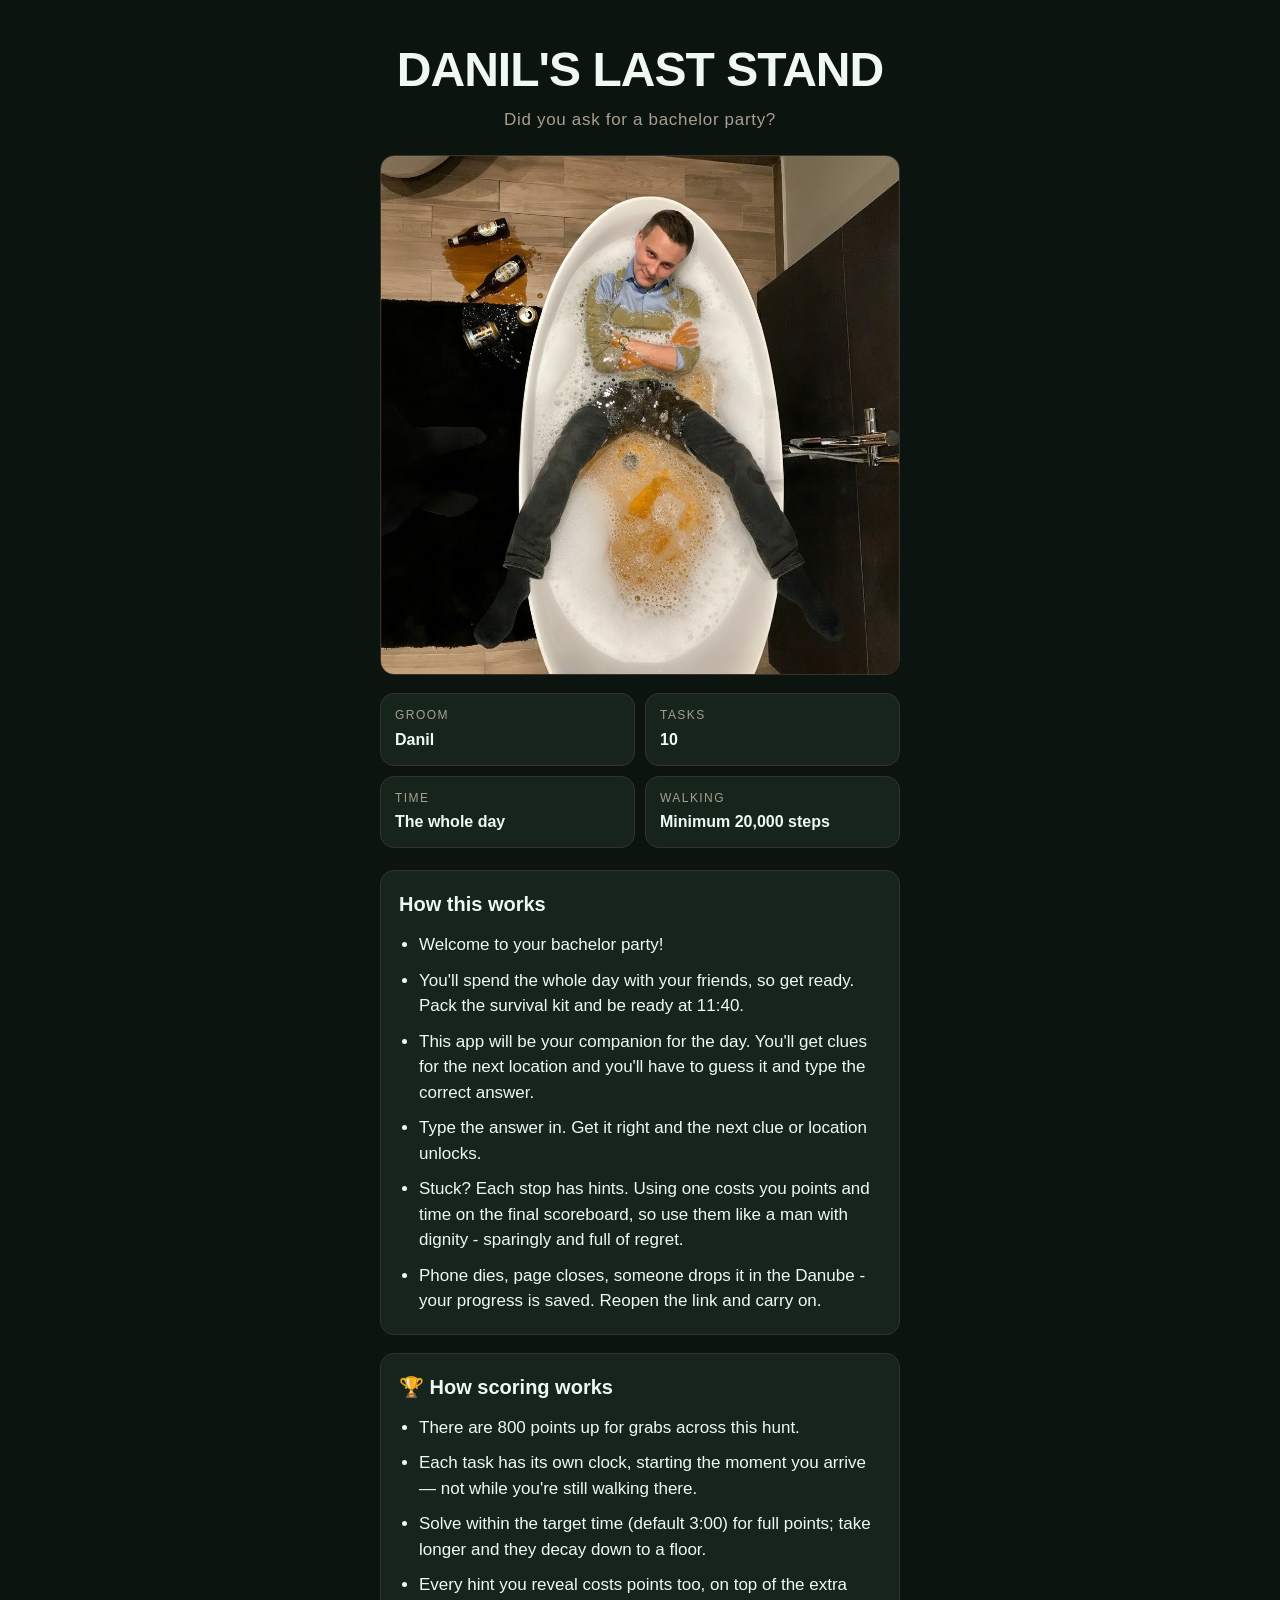
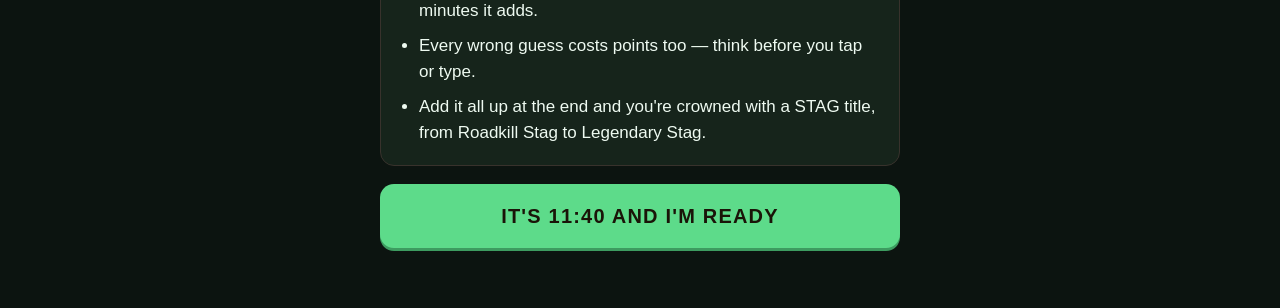
==== commit 4f874420: "Rename "Stop" to "Task" throughout user-facing text Covers app.js labels/copy, admin.js editor UI, i" ====
--- a/index.html
+++ b/index.html
@@ -29,7 +29,7 @@
      ══════════════════════════════════════════════════════════════════ -->
 <header id="hud" class="hud" hidden>
   <div class="hud-row">
-    <div class="hud-progress" id="hudProgress">Stop 1 of 9</div>
+    <div class="hud-progress" id="hudProgress">Task 1 of 9</div>
     <div class="hud-right">
       <div class="hud-timer" id="hudTimer" aria-live="off" hidden>0:00</div>
       <button class="hud-reset" id="btnHudReset" type="button" title="Start over" aria-label="Start over">⟲</button>
@@ -39,6 +39,33 @@
 </header>
 
 <main id="main">
+
+  <!-- ════════════════════════════════════════════════════════════════
+       SCREEN: ACCESS CODE LOCK
+       Only shown if config.accessCode is set — see needsAccessCode()/
+       goLock() in app.js. Sits in front of everything else; the game
+       itself doesn't render until this is past.
+       ═════════════════════════════════════════════════════════════ -->
+  <section class="screen screen-center" id="screen-lock" hidden>
+    <div class="hero">
+      <div class="hero-kicker" id="lockKicker">🔒 Private hunt</div>
+      <h1 class="hero-title" id="lockTitle" style="font-size: 30px;">Enter the code to continue</h1>
+    </div>
+    <form id="lockForm" autocomplete="off">
+      <input
+        class="answer-input"
+        id="lockInput"
+        type="text"
+        inputmode="text"
+        autocapitalize="off"
+        autocorrect="off"
+        spellcheck="false"
+        enterkeyhint="go"
+        placeholder="Access code">
+      <button class="btn btn-primary btn-huge" type="submit" id="btnUnlock">UNLOCK</button>
+    </form>
+    <p class="feedback" id="lockFeedback" role="status" aria-live="polite"></p>
+  </section>
 
   <!-- ════════════════════════════════════════════════════════════════
        SCREEN: START
@@ -57,7 +84,7 @@
 
     <div class="facts">
       <div class="fact"><span class="fact-label">Groom</span><span class="fact-value" id="factGroom">—</span></div>
-      <div class="fact"><span class="fact-label">Stops</span><span class="fact-value" id="factStops">—</span></div>
+      <div class="fact"><span class="fact-label">Tasks</span><span class="fact-value" id="factStops">—</span></div>
       <div class="fact"><span class="fact-label">Time</span><span class="fact-value" id="factDuration">—</span></div>
       <div class="fact"><span class="fact-label">Walking</span><span class="fact-value" id="factDistance">—</span></div>
     </div>
@@ -84,7 +111,7 @@
        ═════════════════════════════════════════════════════════════ -->
   <section class="screen" id="screen-travel" hidden>
     <div class="stop-head">
-      <div class="stop-num" id="travelStopNum">STOP 1</div>
+      <div class="stop-num" id="travelStopNum">TASK 1</div>
       <div class="stop-teaser" id="travelTeaser"></div>
     </div>
     <div class="card card-clue">
@@ -104,7 +131,7 @@
        ═════════════════════════════════════════════════════════════ -->
   <section class="screen" id="screen-puzzle" hidden>
     <div class="stop-head">
-      <div class="stop-num" id="puzzleStopNum">STOP 1</div>
+      <div class="stop-num" id="puzzleStopNum">TASK 1</div>
       <div class="stop-teaser" id="puzzleName"></div>
     </div>
 
@@ -200,6 +227,21 @@
       <div id="pickerButtons"></div>
     </div>
 
+    <!-- type: "sequence" — several timed sub-tasks in a row, purely passive:
+         no button, no answer. Auto-advances on its own; see
+         paintSequenceStop()/tickSequenceCountdown() in app.js. -->
+    <div id="sequenceZone" class="sequence-zone" hidden>
+      <div class="card-eyebrow" id="sequenceSubEyebrow">Sub-task 1 of 3</div>
+      <h3 class="sequence-sub-label" id="sequenceSubLabel"></h3>
+      <div class="prose" id="sequenceSubInstructions"></div>
+      <figure class="stop-figure" id="sequenceSubFigure" hidden>
+        <img id="sequenceSubImage" alt="">
+        <figcaption id="sequenceSubCaption"></figcaption>
+      </figure>
+      <div class="sequence-countdown" id="sequenceCountdown">0:00</div>
+      <button class="btn btn-danger-ghost sequence-skip-btn" id="sequenceSkipButton" type="button">Skip this one →</button>
+    </div>
+
     <!-- Explains why the proceed control above is greyed out, when a stop
          requires photo proof and none has been attached yet. -->
     <p class="photo-gate-note" id="photoGateNote" hidden></p>
@@ -212,6 +254,11 @@
     <button class="btn btn-danger-ghost" id="btnSkip" hidden></button>
 
     <button class="btn btn-ghost btn-small" id="btnBackToClue">← re-read the travel clue</button>
+
+    <!-- Always available, on every task type — a real-world contingency
+         (venue closed, whatever), not a difficulty escape hatch. No time or
+         points penalty either way; see jumpSkipStop() in app.js. -->
+    <button class="btn btn-ghost btn-small btn-jump-skip" id="btnJumpSkip" type="button">⏭ Skip this task — no penalty</button>
   </section>
 
   <!-- ════════════════════════════════════════════════════════════════
@@ -332,10 +379,10 @@
       <div class="score-grid">
         <div class="score"><span class="score-label">On the clock</span><span class="score-value" id="scoreRaw">—</span></div>
         <div class="score"><span class="score-label">Penalties</span><span class="score-value" id="scorePenalty">—</span></div>
-        <div class="score"><span class="score-label">Stops solved</span><span class="score-value" id="scoreStops">—</span></div>
+        <div class="score"><span class="score-label">Tasks solved</span><span class="score-value" id="scoreStops">—</span></div>
         <div class="score"><span class="score-label">Hints burned</span><span class="score-value" id="scoreHints">—</span></div>
         <div class="score"><span class="score-label">Wrong guesses</span><span class="score-value" id="scoreWrong">—</span></div>
-        <div class="score"><span class="score-label">Stops skipped</span><span class="score-value" id="scoreSkipped">—</span></div>
+        <div class="score"><span class="score-label">Girls met</span><span class="score-value" id="scoreGirlsMet">—</span></div>
       </div>
     </div>
 
--- a/styles.css
+++ b/styles.css
@@ -694,6 +694,16 @@
 
 .btn-small { min-height: 48px; font-size: 15px; font-weight: 600; letter-spacing: 0; }
 
+/* Deliberately quiet — always present, but shouldn't compete visually with
+ * the actual answer/confirm controls above it. See jumpSkipStop() in app.js. */
+.btn-jump-skip {
+  margin-top: 18px;
+  border-color: transparent;
+  color: var(--text-dim);
+  opacity: .7;
+}
+.btn-jump-skip:active { opacity: 1; }
+
 /* ─────────────────────────────────────────────────── multiple choice ── */
 
 .choice-zone { margin-bottom: 18px; }
@@ -759,6 +769,24 @@
   animation: picker-shimmer 2.6s ease-in-out infinite;
 }
 
+/* ───────────────────────────────────────────── sequence (sub-tasks) ── */
+
+.sequence-zone { margin-bottom: 18px; text-align: center; }
+
+.sequence-sub-label { margin: 0 0 10px; font-size: 24px; font-weight: 900; }
+
+.sequence-zone .prose { text-align: left; margin-bottom: 18px; }
+
+.sequence-countdown {
+  font-size: 56px;
+  font-weight: 900;
+  font-variant-numeric: tabular-nums;
+  color: var(--gold);
+  letter-spacing: .02em;
+}
+
+.sequence-skip-btn { margin-top: 22px; }
+
 /* ──────────────────────────────────────────── locked-until-photo state ── */
 
 /* Applied to whichever "move on" control a stop uses, while it still needs
